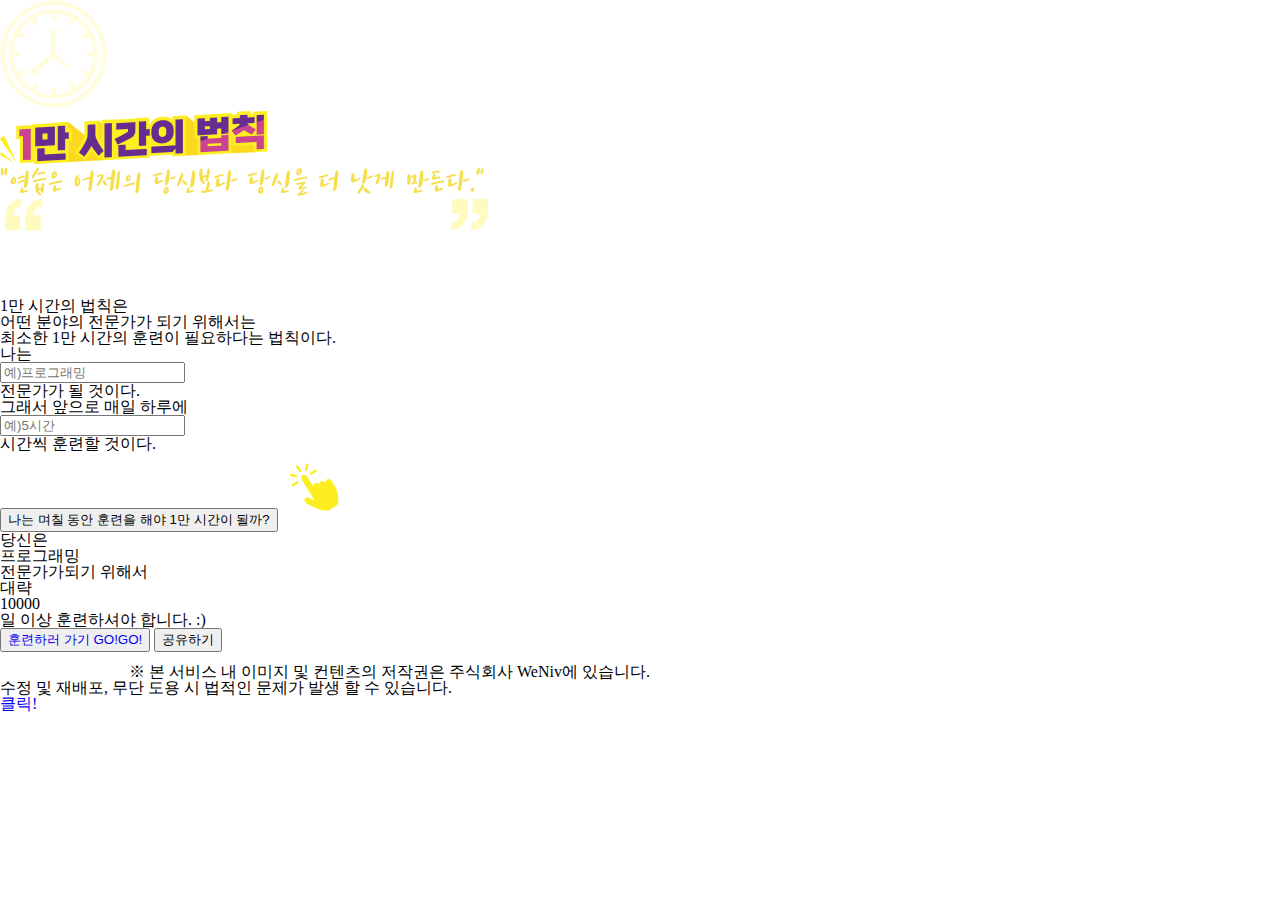
==== HTML/index.html @ 8080bf52 "기존 자료들 파일 변경" ====
<!DOCTYPE html>
<html lang="ko">
<head>
    <meta charset="UTF-8">
    <meta http-equiv="X-UA-Compatible" content="IE=edge">
    <meta name="viewport" content="width=device-width, initial-scale=1.0">
    <title>1만 시간의 법칙 (11월 16일 실습)</title>
    <link rel="stylesheet" href="../CSS/reset.css">
    <!-- <link rel="stylesheet" href="./index.css"> -->
    <link rel="stylesheet" href="../CSS/index_1.css">
    <style>
        a {
            list-style: none;
            text-decoration: none;
        }
    </style>
</head>
<body>
    <header>
        <div class="top_title">
            <img src="../img/time.png" class="top_title_clock">
            <div class="top_title_time">
                <img class="tit_img" src="../img/title.png" alt="1만 시간의 법칙">
            </div>
        </div>
    </header>
    <main id="main">
        <section id="main_contents">
            <div class="main_first_img">
                <img  src="../img/txt.png" alt="연습은 어제의 당신보다 당신을 더 낫게 만든다.">
            </div>

            <div class="main_sentence">
                <img src="../img/txtmark.png" alt="큰 따옴표">
                <div class="mian_sentence_mean">
                    <p class="main_sentence_mean_value">
                    <span class="main_sentence_mean_value_time">1만 시간의 법칙</span>은 <br>
                     어떤 분야의 전문가가 되기 위해서는 <br>
                    최소한 1만 시간의 훈련이 필요하다는 법칙이다. <br> 
                    </p>
                </div>
            </div>
            <!-- 중간 input 시작 -->
            <div class="programming_1">
                <p class="main_programming ">나는 </p>
                <input type="text" placeholder="예)프로그래밍" id="gamming"> 
                <p class="main_programming">전문가가 될 것이다.</p>
            </div>
                
            <div class="programming_2">
                <p class="main_programming_2"> 
                    그래서 앞으로 매일 하루에 
                </p>
                <input type="number" placeholder="예)5시간" id="study_time"> 
                <p>시간씩 훈련할 것이다.</p>
                
            </div>

                <!-- Javascript 실행 버튼 -->
            
            <div class="js_btn">
                <button id="btn_result">
                    나는 며칠 동안 훈련을 해야 1만 시간이 될까?
                </button>
                <img src="../img/Frame 11.png" alt="손">
            </div>

            <div class="become_programming">
                <p>당신은</p>
                <span class="become_programming_result">프로그래밍</span> 
                <p> 전문가가되기 위해서</p>
            </div>

            <div class="tranning_time">
                <p>대략</p> 
                <span class="tranning_time_result">10000</span> 
                <p> 일 이상 훈련하셔야 합니다. :)</p>
            </div>

            <div class="foot_btn">
                <button id="foot_btn_tranning">
                    <a href="http://127.0.0.1:5500/10,000Time/fighting.html" target="blank" >훈련하러 가기 GO!GO!</a>
                 </button>
                <button class="foot_btn_share">공유하기</button>
            </div>
        </section>
    </main>

<!-- main 페이지 종료, WeNiv 시작 -->

    <footer>
            <img class="footer_img" src="../img/weniv.png" alt="Weniv">
            <small class="footer_cite">
                ※ 본 서비스 내 이미지 및 컨텐츠의 저작권은 주식회사 WeNiv에 있습니다. <br>
            수정 및 재배포, 무단 도용 시 법적인 문제가 발생 할 수 있습니다.</small>
            <address>
                <a href="http://paullab.co.kr/10000hours.html">클릭!</a>
            </address>

    </footer>
    <!-- <script>
        <link rel="stylesheet" href="./index.js">
    </script> -->
    <!-- // 버튼의 기본 타입은 submit 이다. small태그를 사용해서 저작권 보이기. 
    // div 가 너무 많다. 최대한 안사용하는게 좋다. 
    // 벨리데이 테스터 -->

</body>
</html>
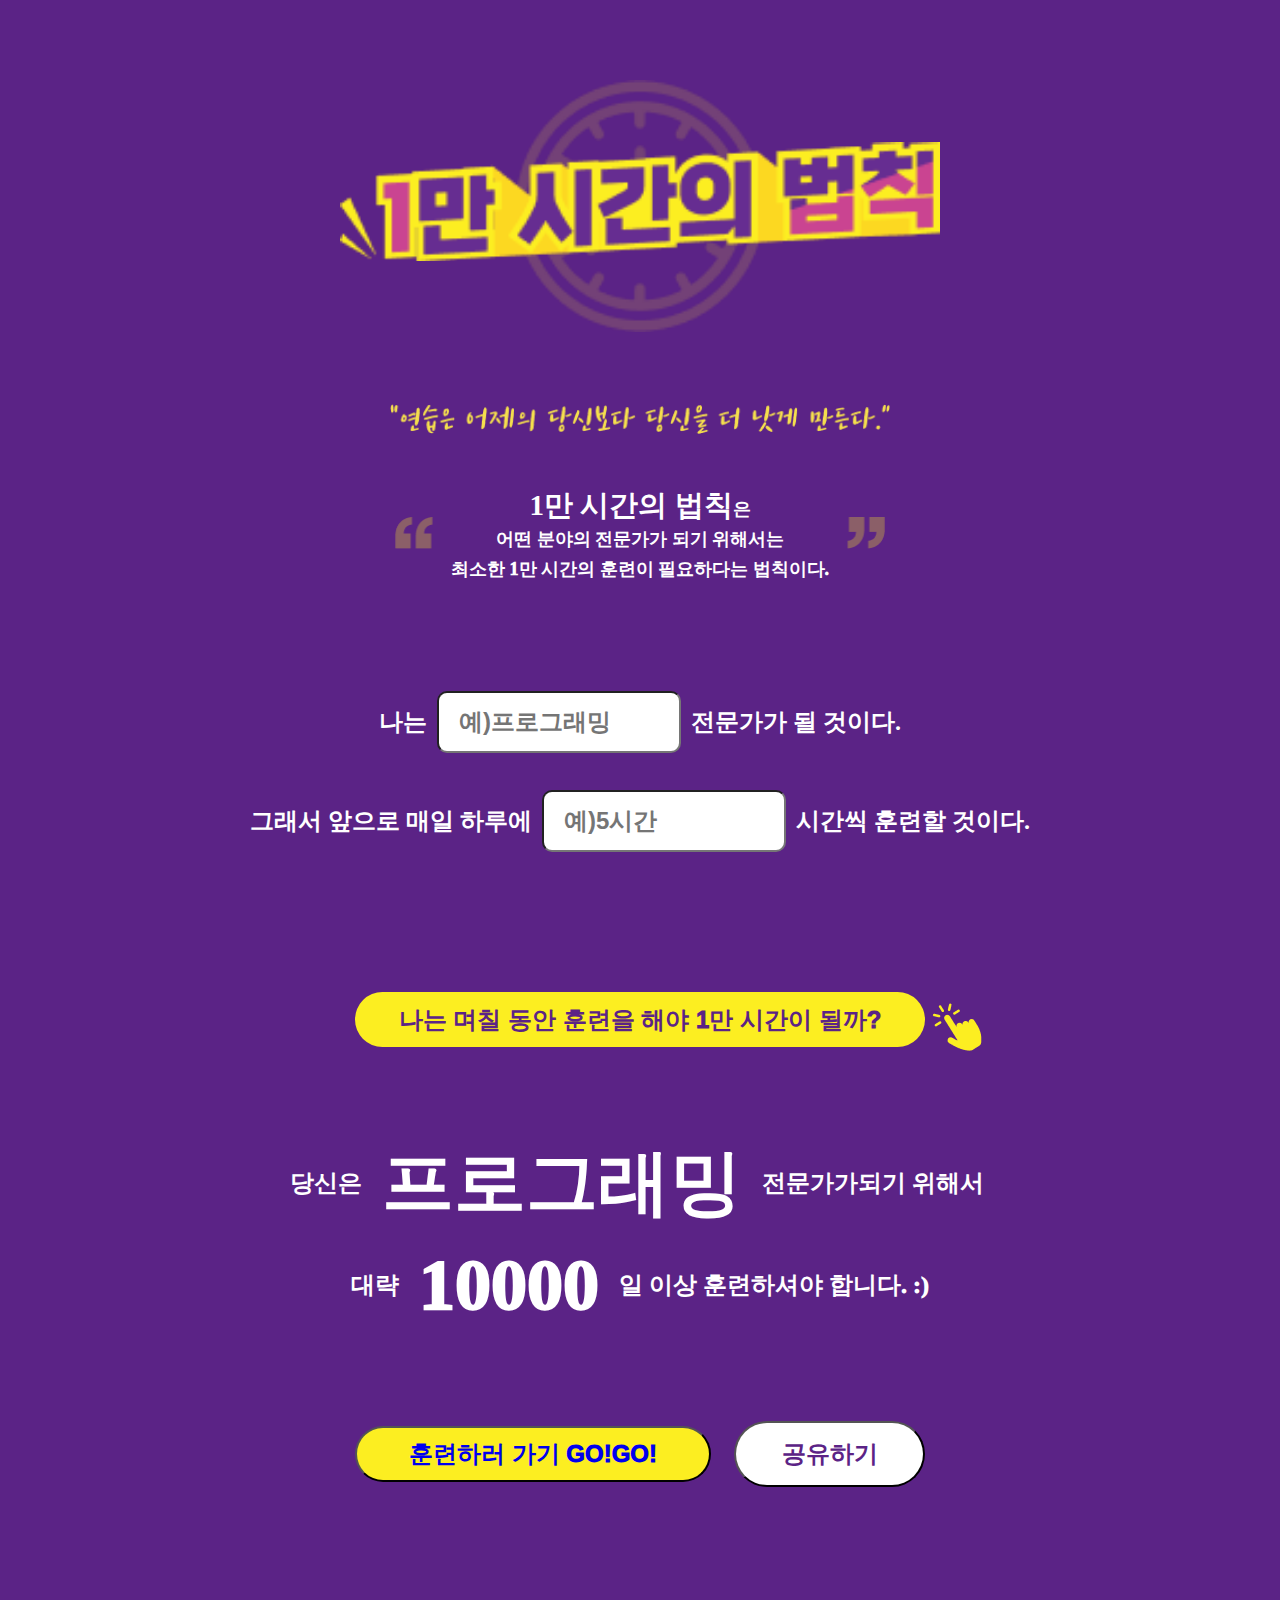
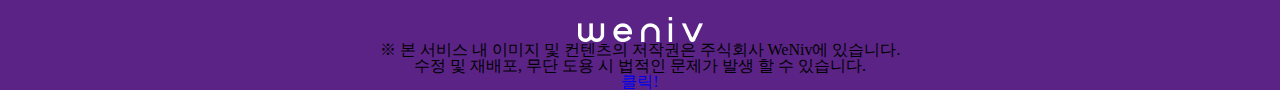
==== commit a9c9455c: "index-2 두번째 방법으로 작업시작" ====
--- a/HTML/index.html
+++ b/HTML/index.html
@@ -6,8 +6,7 @@
     <meta name="viewport" content="width=device-width, initial-scale=1.0">
     <title>1만 시간의 법칙 (11월 16일 실습)</title>
     <link rel="stylesheet" href="../CSS/reset.css">
-    <!-- <link rel="stylesheet" href="./index.css"> -->
-    <link rel="stylesheet" href="../CSS/index_1.css">
+    <link rel="stylesheet" href="../CSS/index.css">
     <style>
         a {
             list-style: none;
--- a/CSS/index.css
+++ b/CSS/index.css
@@ -0,0 +1,232 @@
+body {
+    background-color: #5B2386;
+    display: flex;
+    flex-direction: column;
+    text-align: center;
+}
+
+header {
+    display: flex;
+    justify-content: center;
+    text-align: center;
+}
+
+.top_title {
+    display: flex;
+    justify-content: center;
+    flex-direction: column;
+    margin-top: 80px;
+    align-items: center;
+
+}
+
+.top_title_clock {
+    width: 250px;
+    height: auto;
+    position: relative;
+}
+
+.top_title_time img {
+    width: 600px;
+    height: auto;
+    position: relative;
+    top:-190px;
+}
+
+#main_contents {
+    display: flex;
+    flex-direction: column;
+    align-items: center;
+}
+
+.main_first_img img {
+    width: 500px;
+    height: auto;
+    position: relative;
+    top:-50px;
+}
+
+.main_sentence {
+    margin-top: 30px;
+    display: flex;
+    flex-direction: column;
+    align-items: center;
+}
+
+.main_sentence img {
+    width: 500px;
+    height: 96px;
+}
+
+.main_sentence .mian_sentence_mean {
+    color: white;
+    font-size: 18px;
+    line-height: 30px;
+    font-weight: 1000;
+    position: absolute;
+    top:490px
+
+}
+
+.main_sentence_mean_value_time {
+    font-size: 29px;
+    font-weight: bold;
+}
+/* 상단 이미지 작업 종료 및 중간 input 시작 */
+
+.programming_1 {
+    margin-top: 80px;
+    display: flex;
+    align-items: center;
+    justify-content: center;
+    width: 600px;
+    height: 57px;
+    font-size: 24px;
+    color:white;
+    font-weight: bold;
+}
+
+.programming_1 input {
+    width: 200px;
+    font-size: 24px;
+    font-weight: bold;
+    padding: 15px 20px;
+    margin: 0 10px 0;
+    border-radius: 10px;
+}
+
+.programming_2 {
+    display: flex;
+    align-items: center;
+    justify-content: center;
+    margin-top: 40px;
+    font-size: 24px;
+    color:white;
+    font-weight: bold;
+}
+
+.programming_2 input {
+    width: 200px;
+    font-size: 24px;
+    font-weight: bold;
+    padding: 15px 20px;
+    margin: 0 10px 0;
+    border-radius: 10px;
+}
+
+/* Input 끝 Javascropt 관련 태그 css */
+
+.js_btn {
+    display: inline-block;
+    width: 100%;
+    align-items: center;
+    margin-top: 90px;
+}
+
+.js_btn #btn_result {
+    margin-top: 50px;
+    width: 570px;
+    height: 55px;
+    border-radius: 50px;
+    border-style: none;
+    background-color: #FCEE21;
+    color: #5B2386;
+    font-size: 24px;
+    font-weight: 1000;
+    position: relative;
+}
+
+#btn_result:hover {
+    cursor: pointer;
+}
+
+.js_btn img {
+    margin-top: 50px;
+    width: 64px;
+    height: 72px;
+    position: absolute;
+}
+
+.become_programming {
+    display: flex;
+    align-items: center;
+    margin-top: 100px;
+    width: 700px;
+    height: 72px;
+    font-size: 24px;
+    font-weight: 1000;
+    color: white;
+}
+
+.become_programming> .become_programming_result {
+    font-size: 72px;
+    padding:0 20px 0;
+}
+
+.tranning_time {
+    display: flex;
+    align-items: center;
+    margin-top: 30px;
+    font-size: 24px;
+    font-weight: 1000;
+    color: white;
+}
+
+.tranning_time_result {
+    font-size: 72px;
+    padding:0 20px 0;
+}
+
+.foot_btn {
+    margin-top: 100px;
+}
+
+#foot_btn_tranning {
+    width: 356px;
+    height: 56px;
+    background-color: #FCEE21;
+    color:#5B2386;
+    font-size: 24px;
+    border-radius: 50px;
+    font-weight: 1000;
+}
+
+#foot_btn_tranning a {
+    text-decoration: none;
+}
+
+.foot_btn_share {
+    background-color: white;
+    width: 191px;
+    height: 66px;
+    color:#5B2386;
+    font-size: 24px;
+    border-radius: 50px;
+    font-weight: 1000;
+    margin-left: 19px;
+}
+
+footer {
+    display: flex;
+    flex-direction: column;
+    justify-content: center;
+    align-items: center;
+}
+
+footer img {
+    margin-top: 130px;
+    width: 125px;
+    height: auto;
+}
+
+footer cite {
+    margin-top: 20px;
+    color: white;
+    font-size: 12px;
+    line-height: 15px;
+}
+
+
+
+
+
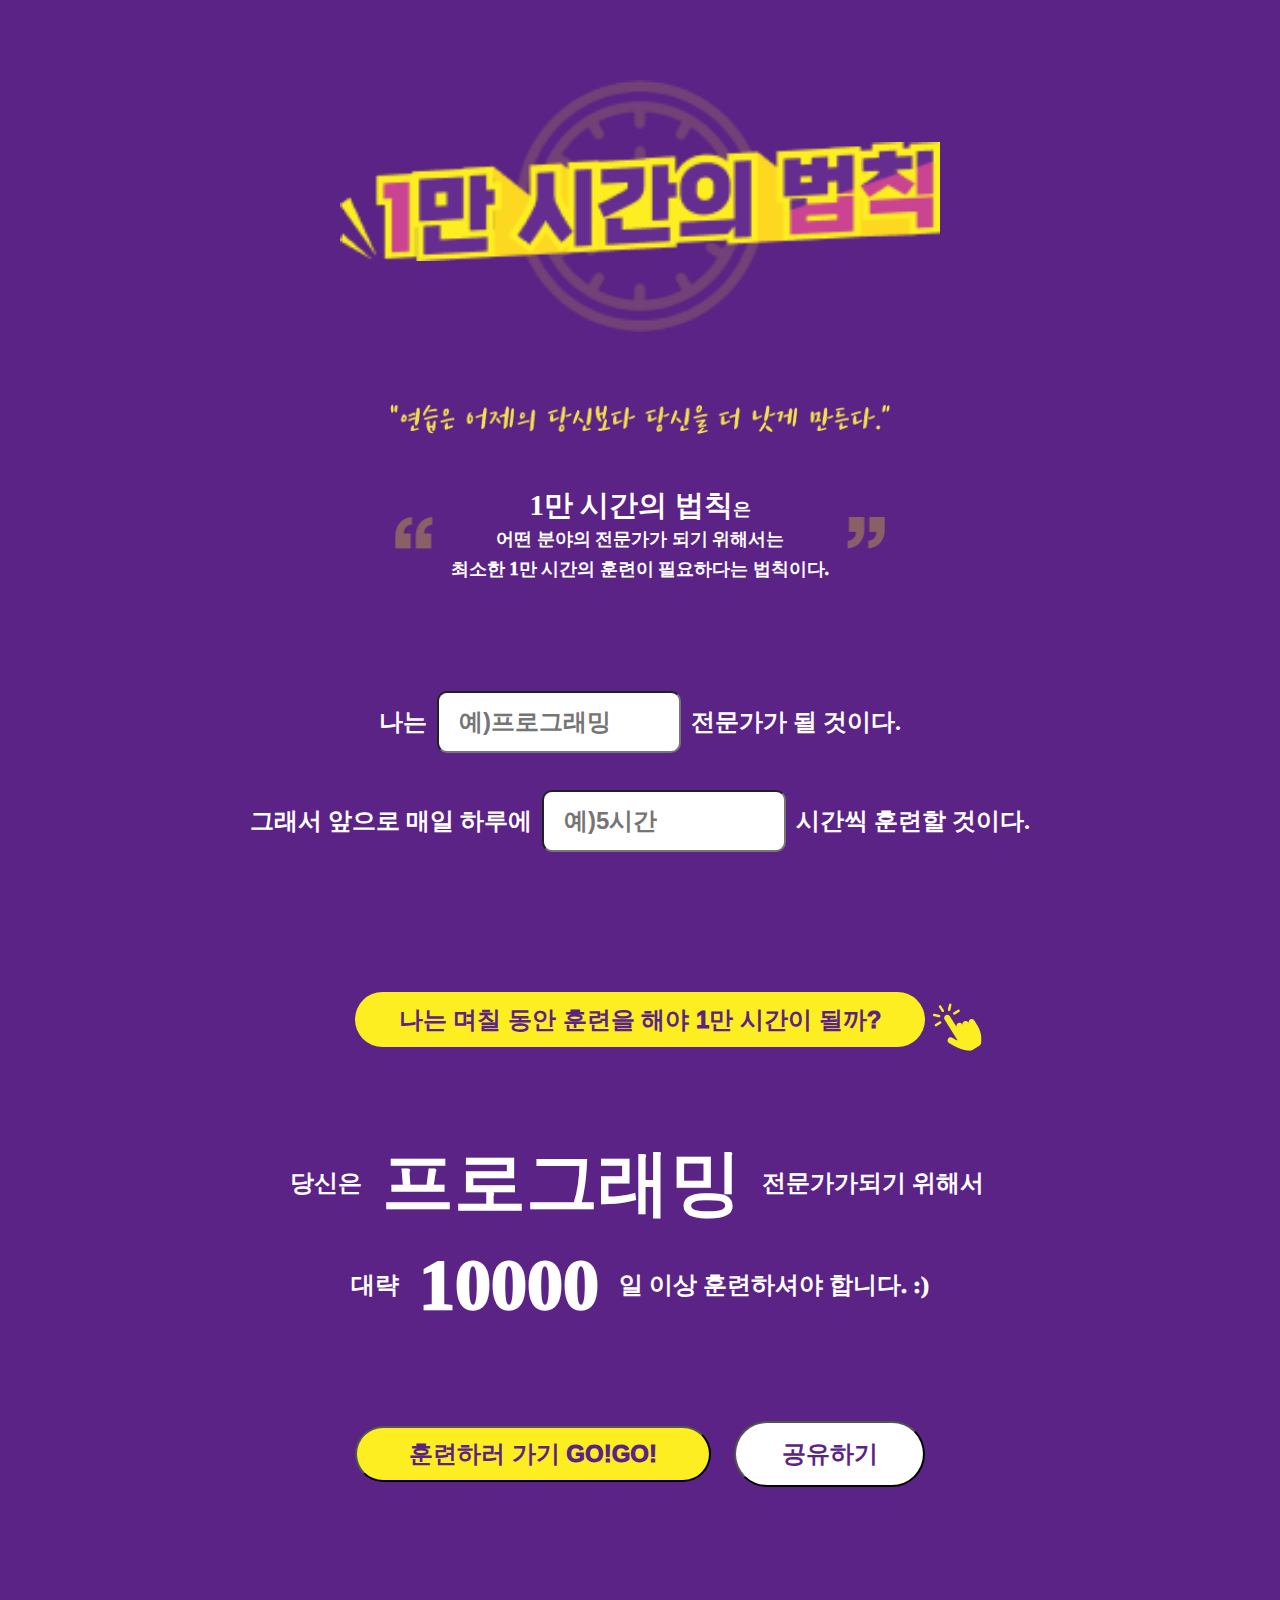
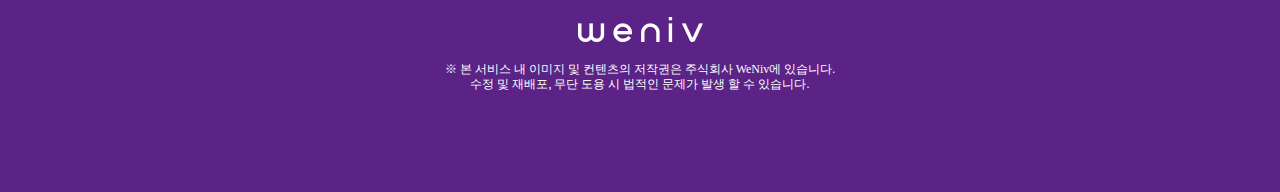
==== commit 9cad23c2: "확인" ====
--- a/HTML/index.html
+++ b/HTML/index.html
@@ -7,12 +7,6 @@
     <title>1만 시간의 법칙 (11월 16일 실습)</title>
     <link rel="stylesheet" href="../CSS/reset.css">
     <link rel="stylesheet" href="../CSS/index.css">
-    <style>
-        a {
-            list-style: none;
-            text-decoration: none;
-        }
-    </style>
 </head>
 <body>
     <header>
@@ -61,7 +55,7 @@
                 <button id="btn_result">
                     나는 며칠 동안 훈련을 해야 1만 시간이 될까?
                 </button>
-                <img src="../img/Frame 11.png" alt="손">
+                <img src="../img/Frame11.png" alt="손">
             </div>
 
             <div class="become_programming">
@@ -75,6 +69,9 @@
                 <span class="tranning_time_result">10000</span> 
                 <p> 일 이상 훈련하셔야 합니다. :)</p>
             </div>
+            <!-- div > p + span + p 장점. 
+            장점. span태그의 글자 크기를 키우면 span태그만 줄내림이 되면서 원본과 똑같은 레이아웃을 잡을 수 있다. 
+            단점. 무분별한 div 난사와 코드의 양이 많아진다.  -->
 
             <div class="foot_btn">
                 <button id="foot_btn_tranning">
@@ -92,9 +89,6 @@
             <small class="footer_cite">
                 ※ 본 서비스 내 이미지 및 컨텐츠의 저작권은 주식회사 WeNiv에 있습니다. <br>
             수정 및 재배포, 무단 도용 시 법적인 문제가 발생 할 수 있습니다.</small>
-            <address>
-                <a href="http://paullab.co.kr/10000hours.html">클릭!</a>
-            </address>
 
     </footer>
     <!-- <script>
--- a/CSS/index.css
+++ b/CSS/index.css
@@ -1,3 +1,4 @@
+/* display:flex , column */
 body {
     background-color: #5B2386;
     display: flex;
@@ -9,6 +10,11 @@
     display: flex;
     justify-content: center;
     text-align: center;
+}
+
+a {
+    text-decoration: none;
+    color:#5B2386;
 }
 
 .top_title {
@@ -219,14 +225,15 @@
     height: auto;
 }
 
-footer cite {
+footer small {
     margin-top: 20px;
     color: white;
     font-size: 12px;
     line-height: 15px;
-}
-
-
-
-
-
+    margin-bottom: 100px;
+}
+
+
+
+
+
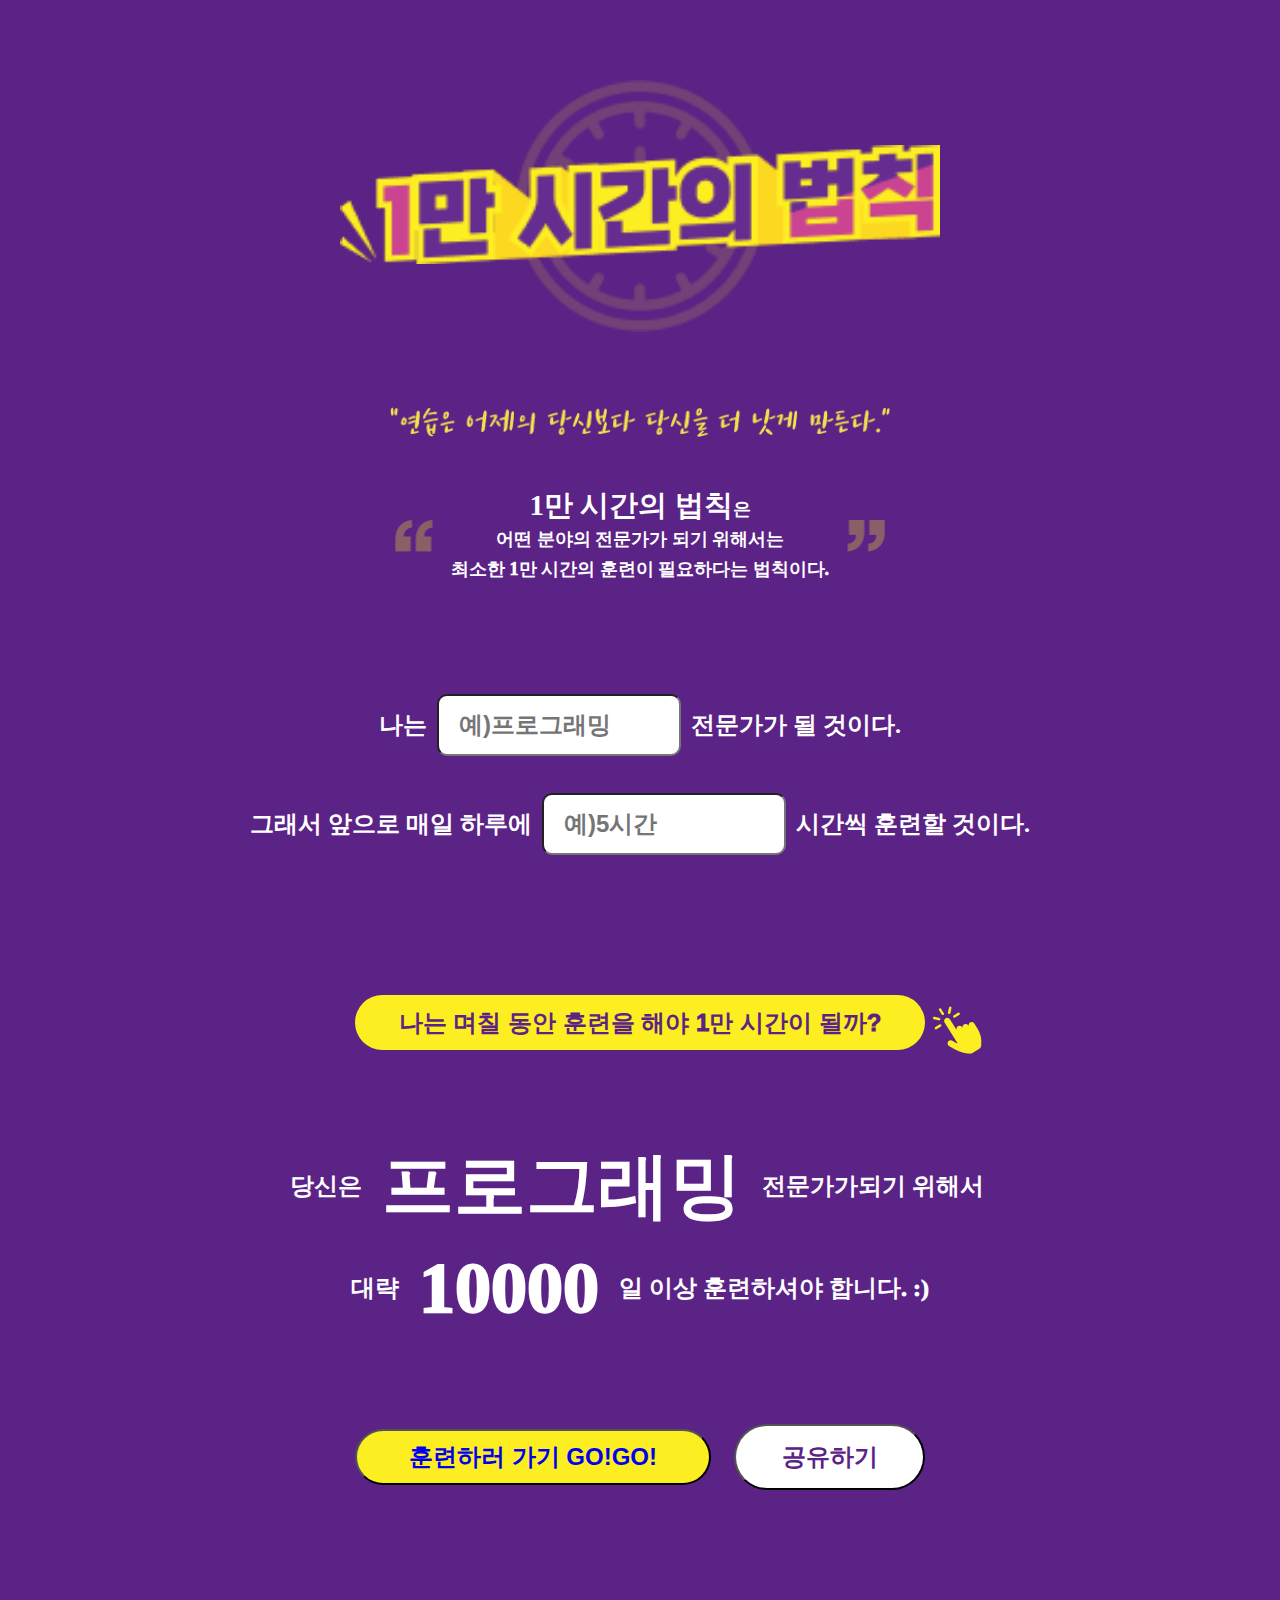
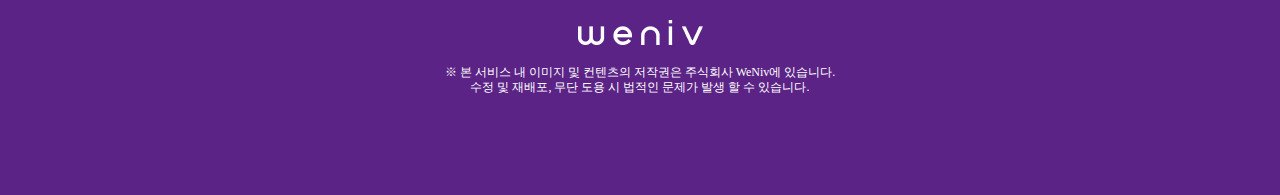
==== commit 21cefed3: "내가 작성한 코드를 재분석 해보았다." ====
--- a/HTML/index.html
+++ b/HTML/index.html
@@ -13,7 +13,7 @@
         <div class="top_title">
             <img src="../img/time.png" class="top_title_clock">
             <div class="top_title_time">
-                <img class="tit_img" src="../img/title.png" alt="1만 시간의 법칙">
+                <img class="tit_img" src="../img/title.png" alt="1만 시간의 법칙">  
             </div>
         </div>
     </header>
@@ -52,7 +52,7 @@
                 <!-- Javascript 실행 버튼 -->
             
             <div class="js_btn">
-                <button id="btn_result">
+                <button id="btn_result" type="button">
                     나는 며칠 동안 훈련을 해야 1만 시간이 될까?
                 </button>
                 <img src="../img/Frame11.png" alt="손">
@@ -74,10 +74,10 @@
             단점. 무분별한 div 난사와 코드의 양이 많아진다.  -->
 
             <div class="foot_btn">
-                <button id="foot_btn_tranning">
+                <button id="foot_btn_tranning" type="button">
                     <a href="http://127.0.0.1:5500/10,000Time/fighting.html" target="blank" >훈련하러 가기 GO!GO!</a>
                  </button>
-                <button class="foot_btn_share">공유하기</button>
+                <button class="foot_btn_share" type="button">공유하기</button>
             </div>
         </section>
     </main>
@@ -94,9 +94,6 @@
     <!-- <script>
         <link rel="stylesheet" href="./index.js">
     </script> -->
-    <!-- // 버튼의 기본 타입은 submit 이다. small태그를 사용해서 저작권 보이기. 
-    // div 가 너무 많다. 최대한 안사용하는게 좋다. 
-    // 벨리데이 테스터 -->
 
 </body>
 </html>--- a/CSS/index.css
+++ b/CSS/index.css
@@ -1,3 +1,5 @@
+@charset "utf-8";
+
 /* display:flex , column */
 body {
     background-color: #5B2386;
@@ -6,11 +8,7 @@
     text-align: center;
 }
 
-header {
-    display: flex;
-    justify-content: center;
-    text-align: center;
-}
+} */
 
 a {
     text-decoration: none;
@@ -18,9 +16,6 @@
 }
 
 .top_title {
-    display: flex;
-    justify-content: center;
-    flex-direction: column;
     margin-top: 80px;
     align-items: center;
 
@@ -83,8 +78,10 @@
 .programming_1 {
     margin-top: 80px;
     display: flex;
-    align-items: center;
-    justify-content: center;
+    align-items: center; 
+    /*첫번째 인풋의 상하레이아웃을 가운데로 맞춰줌.*/
+    justify-content: center; 
+    /* 첫번째 인풋의 좌우를 중앙정렬해줌. */
     width: 600px;
     height: 57px;
     font-size: 24px;
@@ -171,7 +168,9 @@
 
 .tranning_time {
     display: flex;
-    align-items: center;
+    /* 태그들이 새로배치가 되어서 flex로 정렬해주었다. */
+    align-items: center; 
+    /* 위에 이슈와 동일한 컨텐츠들 끼리 상하레이아웃이 안맞아서 주었다. */
     margin-top: 30px;
     font-size: 24px;
     font-weight: 1000;
@@ -194,7 +193,7 @@
     color:#5B2386;
     font-size: 24px;
     border-radius: 50px;
-    font-weight: 1000;
+    font-weight: bold;
 }
 
 #foot_btn_tranning a {
@@ -215,8 +214,8 @@
 footer {
     display: flex;
     flex-direction: column;
-    justify-content: center;
-    align-items: center;
+    align-items: center;
+    /* weniv 로고가 왼쪽정렬이 되어서 사용했다. */
 }
 
 footer img {
